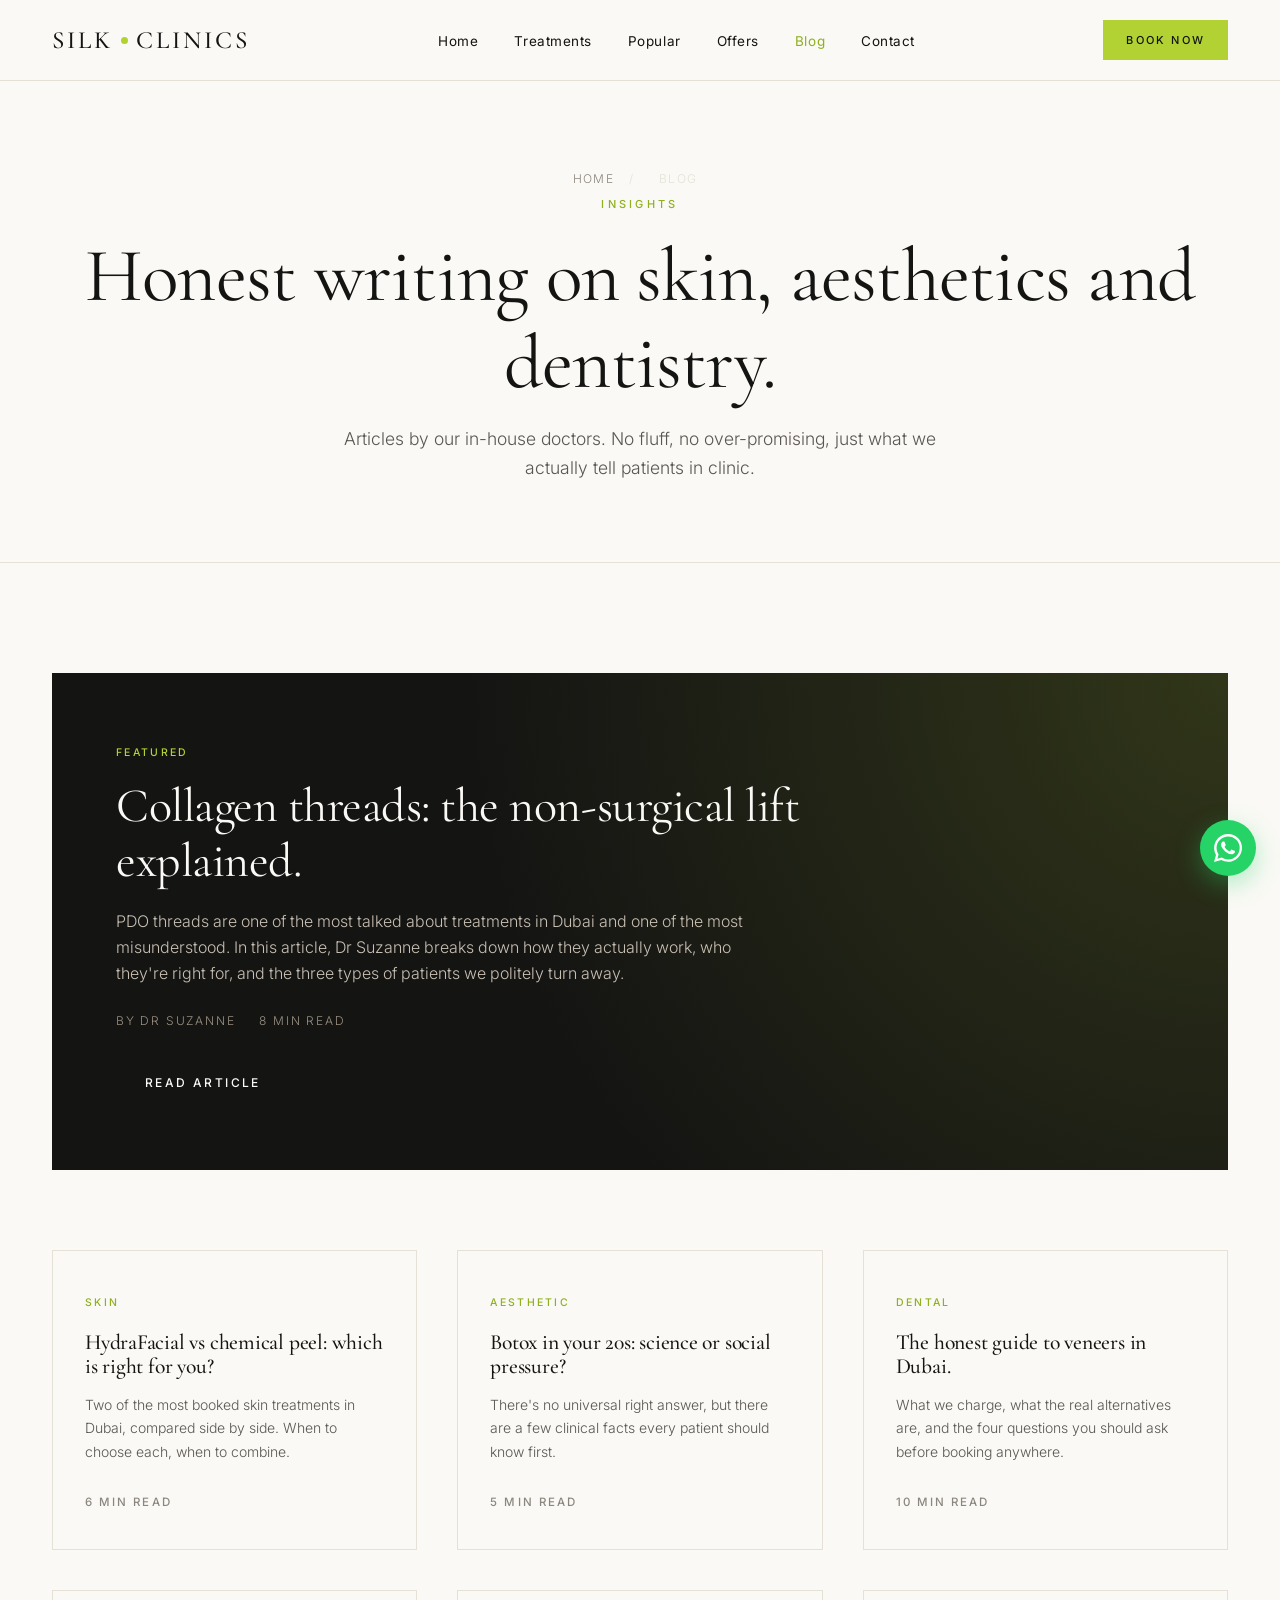
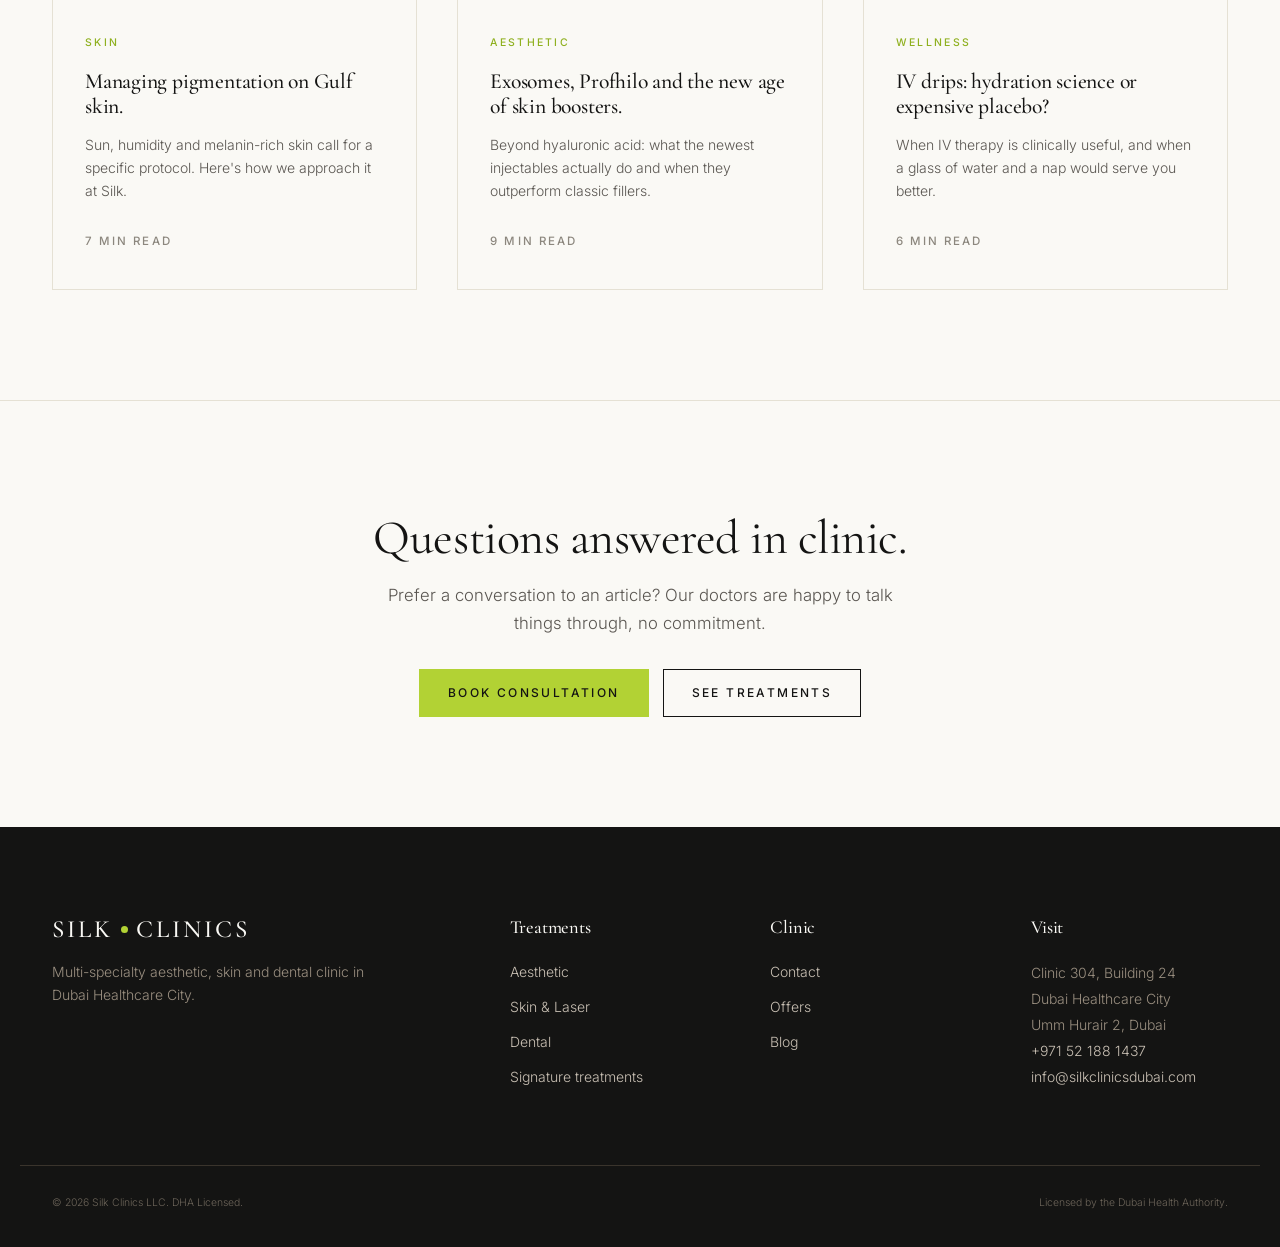
==== blog.html @ d2a0b19b "Initial commit: Silk Clinics Dubai multi-page site - 7 HTML pages (home, treatments, popular-treatme" ====
<!DOCTYPE html>
<html lang="en">
<head>
<meta charset="UTF-8">
<meta name="viewport" content="width=device-width, initial-scale=1.0">
<title>Blog | Silk Clinics Dubai</title>
<meta name="description" content="Honest, doctor-written articles on skin, aesthetics and dentistry from the Silk Clinics team in Dubai Healthcare City.">
<meta name="robots" content="index, follow">
<link rel="canonical" href="https://silkclinicsdubai.com/blog/">

<link rel="preconnect" href="https://fonts.googleapis.com">
<link rel="preconnect" href="https://fonts.gstatic.com" crossorigin>
<link href="https://fonts.googleapis.com/css2?family=Cormorant+Garamond:wght@300;400;500;600&family=Inter:wght@300;400;500;600&display=swap" rel="stylesheet">
<link rel="stylesheet" href="styles.css">
</head>
<body>

<header class="site-header">
  <nav class="nav" aria-label="Primary">
    <a href="index.html" class="brand">Silk<span class="brand-dot"></span>Clinics</a>
    <ul class="nav-links">
      <li><a href="index.html">Home</a></li>
      <li><a href="treatments.html">Treatments</a></li>
      <li><a href="popular-treatments.html">Popular</a></li>
      <li><a href="offers.html">Offers</a></li>
      <li><a href="blog.html" class="active">Blog</a></li>
      <li><a href="contact.html">Contact</a></li>
    </ul>
    <a href="contact.html" class="btn btn-primary nav-cta">Book Now</a>
    <button class="menu-toggle" aria-label="Toggle menu" aria-expanded="false">
      <span></span><span></span><span></span>
    </button>
  </nav>
</header>

<main>

<section class="page-hero">
  <div class="container">
    <nav class="breadcrumbs" aria-label="Breadcrumb">
      <a href="index.html">Home</a> <span>/</span> <span>Blog</span>
    </nav>
    <span class="eyebrow">Insights</span>
    <h1>Honest writing on skin, aesthetics and dentistry.</h1>
    <p class="page-lead">Articles by our in-house doctors. No fluff, no over-promising, just what we actually tell patients in clinic.</p>
  </div>
</section>

<section class="section block">
  <div class="container">
    <article class="blog-feature">
      <div class="blog-feature-body">
        <span class="blog-tag">Featured</span>
        <h2>Collagen threads: the non-surgical lift explained.</h2>
        <p>PDO threads are one of the most talked about treatments in Dubai and one of the most misunderstood. In this article, Dr Suzanne breaks down how they actually work, who they're right for, and the three types of patients we politely turn away.</p>
        <div class="blog-meta">
          <span>By Dr Suzanne</span>
          <span>8 min read</span>
        </div>
        <a href="#" class="btn btn-dark">Read article</a>
      </div>
    </article>

    <div class="blog-grid">
      <article class="blog-card">
        <span class="blog-tag">Skin</span>
        <h3>HydraFacial vs chemical peel: which is right for you?</h3>
        <p>Two of the most booked skin treatments in Dubai, compared side by side. When to choose each, when to combine.</p>
        <span class="blog-read">6 min read</span>
      </article>
      <article class="blog-card">
        <span class="blog-tag">Aesthetic</span>
        <h3>Botox in your 20s: science or social pressure?</h3>
        <p>There's no universal right answer, but there are a few clinical facts every patient should know first.</p>
        <span class="blog-read">5 min read</span>
      </article>
      <article class="blog-card">
        <span class="blog-tag">Dental</span>
        <h3>The honest guide to veneers in Dubai.</h3>
        <p>What we charge, what the real alternatives are, and the four questions you should ask before booking anywhere.</p>
        <span class="blog-read">10 min read</span>
      </article>
      <article class="blog-card">
        <span class="blog-tag">Skin</span>
        <h3>Managing pigmentation on Gulf skin.</h3>
        <p>Sun, humidity and melanin-rich skin call for a specific protocol. Here's how we approach it at Silk.</p>
        <span class="blog-read">7 min read</span>
      </article>
      <article class="blog-card">
        <span class="blog-tag">Aesthetic</span>
        <h3>Exosomes, Profhilo and the new age of skin boosters.</h3>
        <p>Beyond hyaluronic acid: what the newest injectables actually do and when they outperform classic fillers.</p>
        <span class="blog-read">9 min read</span>
      </article>
      <article class="blog-card">
        <span class="blog-tag">Wellness</span>
        <h3>IV drips: hydration science or expensive placebo?</h3>
        <p>When IV therapy is clinically useful, and when a glass of water and a nap would serve you better.</p>
        <span class="blog-read">6 min read</span>
      </article>
    </div>
  </div>
</section>

<section class="section block cta-block">
  <div class="container cta-inner">
    <h2>Questions answered in clinic.</h2>
    <p>Prefer a conversation to an article? Our doctors are happy to talk things through, no commitment.</p>
    <div class="cta-actions">
      <a href="contact.html" class="btn btn-primary">Book consultation</a>
      <a href="treatments.html" class="btn btn-ghost">See treatments</a>
    </div>
  </div>
</section>

</main>

<footer class="site-footer">
  <div class="container footer-grid">
    <div class="footer-brand">
      <a href="index.html" class="brand brand-light">Silk<span class="brand-dot"></span>Clinics</a>
      <p>Multi-specialty aesthetic, skin and dental clinic in Dubai Healthcare City.</p>
    </div>
    <div>
      <h4>Treatments</h4>
      <ul>
        <li><a href="treatments.html#aesthetic">Aesthetic</a></li>
        <li><a href="treatments.html#skin">Skin & Laser</a></li>
        <li><a href="treatments.html#dental">Dental</a></li>
        <li><a href="popular-treatments.html">Signature treatments</a></li>
      </ul>
    </div>
    <div>
      <h4>Clinic</h4>
      <ul>
        <li><a href="contact.html">Contact</a></li>
        <li><a href="offers.html">Offers</a></li>
        <li><a href="blog.html">Blog</a></li>
      </ul>
    </div>
    <div>
      <h4>Visit</h4>
      <address>
        Clinic 304, Building 24<br>
        Dubai Healthcare City<br>
        Umm Hurair 2, Dubai<br>
        <a href="tel:+971521881437">+971 52 188 1437</a><br>
        <a href="mailto:info@silkclinicsdubai.com">info@silkclinicsdubai.com</a>
      </address>
    </div>
  </div>
  <div class="footer-bottom container">
    <small>&copy; 2026 Silk Clinics LLC. DHA Licensed.</small>
    <small>Licensed by the Dubai Health Authority.</small>
  </div>
</footer>

<a href="https://wa.me/971521881437" class="whatsapp-float" aria-label="WhatsApp us">
  <svg xmlns="http://www.w3.org/2000/svg" viewBox="0 0 24 24" fill="currentColor" width="26" height="26"><path d="M20.52 3.48A11.93 11.93 0 0 0 12.04 0C5.46 0 .1 5.36.1 11.94c0 2.1.55 4.16 1.6 5.98L0 24l6.25-1.64a11.9 11.9 0 0 0 5.79 1.48h.01c6.58 0 11.94-5.36 11.94-11.94 0-3.19-1.24-6.19-3.47-8.42zM12.04 21.8h-.01a9.86 9.86 0 0 1-5.03-1.38l-.36-.21-3.71.97.99-3.61-.23-.37a9.83 9.83 0 0 1-1.52-5.26c0-5.46 4.45-9.9 9.92-9.9 2.65 0 5.14 1.03 7.01 2.9a9.84 9.84 0 0 1 2.9 7.02c0 5.47-4.44 9.92-9.92 9.92zm5.44-7.42c-.3-.15-1.76-.87-2.03-.97-.27-.1-.47-.15-.67.15s-.77.97-.94 1.17c-.17.2-.35.22-.64.07-.3-.15-1.26-.46-2.4-1.48-.89-.79-1.49-1.77-1.66-2.07-.17-.3-.02-.46.13-.6.13-.13.3-.34.45-.5.15-.17.2-.3.3-.5.1-.2.05-.37-.02-.52-.07-.15-.67-1.62-.92-2.22-.24-.58-.49-.5-.67-.51l-.57-.01c-.2 0-.5.07-.77.37-.27.3-1.02 1-1.02 2.42 0 1.42 1.05 2.8 1.2 3 .15.2 2.07 3.17 5.02 4.43.7.3 1.25.48 1.68.62.7.22 1.35.19 1.86.12.57-.08 1.76-.72 2-1.42.25-.7.25-1.3.17-1.42-.07-.12-.27-.2-.57-.35z"/></svg>
</a>

</body>
</html>
---- styles.css ----
/* =========================================================
   Silk Clinics Dubai — Design System v2
   Brand accent: Silk Green #B2D234
   ========================================================= */

:root {
  --bg:          #FAF9F5;
  --bg-alt:      #F2EFE6;
  --bg-dark:     #141413;
  --ink:         #141413;
  --ink-soft:    #5A5651;
  --ink-muted:   #8C877E;
  --line:        #E5E1D4;
  --line-dark:   #2A2824;
  --accent:      #B2D234;
  --accent-dark: #8FB01F;
  --accent-tint: #E9F1C5;
  --white:       #FFFFFF;
  --whatsapp:    #25D366;

  --serif: 'Cormorant Garamond', 'Times New Roman', serif;
  --sans:  'Inter', -apple-system, BlinkMacSystemFont, 'Segoe UI', sans-serif;
  --mono:  'JetBrains Mono', ui-monospace, monospace;

  --max: 1240px;
  --radius: 2px;
  --ease: cubic-bezier(.4,.0,.2,1);
}

* { box-sizing: border-box; margin: 0; padding: 0; }
html { scroll-behavior: smooth; }
body {
  font-family: var(--sans);
  color: var(--ink);
  background: var(--bg);
  line-height: 1.65;
  font-weight: 300;
  font-size: 16px;
  -webkit-font-smoothing: antialiased;
  text-rendering: optimizeLegibility;
}
img { max-width: 100%; height: auto; display: block; }
a { color: inherit; text-decoration: none; transition: color .2s var(--ease); }
a:hover { color: var(--accent-dark); }
ul { list-style: none; }

h1, h2, h3, h4, h5 {
  font-family: var(--serif);
  font-weight: 400;
  line-height: 1.15;
  letter-spacing: -.01em;
  color: var(--ink);
}
h1 { font-size: clamp(2.5rem, 6vw, 4.75rem); font-weight: 400; }
h2 { font-size: clamp(1.9rem, 3.8vw, 3rem); }
h3 { font-size: clamp(1.35rem, 2vw, 1.65rem); font-weight: 500; }
h4 { font-size: 1.2rem; font-weight: 500; }
p  { color: var(--ink-soft); }

.container { max-width: var(--max); margin: 0 auto; padding: 0 32px; }

.eyebrow {
  display: inline-block;
  font-family: var(--sans);
  font-size: 11px;
  letter-spacing: .3em;
  text-transform: uppercase;
  color: var(--accent-dark);
  font-weight: 500;
  margin-bottom: 20px;
}

/* ===== Header ===== */
.site-header {
  position: sticky;
  top: 0;
  background: rgba(250, 249, 245, .94);
  backdrop-filter: blur(12px);
  -webkit-backdrop-filter: blur(12px);
  border-bottom: 1px solid var(--line);
  z-index: 100;
}
.nav {
  display: flex;
  align-items: center;
  justify-content: space-between;
  padding: 20px 32px;
  max-width: var(--max);
  margin: 0 auto;
}
.brand {
  font-family: var(--serif);
  font-size: 1.55rem;
  font-weight: 500;
  letter-spacing: .12em;
  text-transform: uppercase;
  line-height: 1;
  display: flex;
  align-items: center;
  gap: 6px;
}
.brand .dot {
  width: 7px;
  height: 7px;
  border-radius: 50%;
  background: var(--accent);
  display: inline-block;
}
.brand em {
  color: var(--ink-soft);
  font-style: italic;
  font-weight: 400;
  text-transform: lowercase;
  letter-spacing: .02em;
  font-size: .9em;
}
.nav-links {
  display: flex;
  gap: 36px;
  align-items: center;
}
.nav-links a {
  font-size: 13.5px;
  letter-spacing: .04em;
  color: var(--ink);
  font-weight: 400;
}
.nav-links a.active { color: var(--accent-dark); }
.nav-links a:hover { color: var(--accent-dark); }

.btn {
  display: inline-block;
  padding: 13px 28px;
  font-size: 12px;
  letter-spacing: .2em;
  text-transform: uppercase;
  font-weight: 500;
  border: 1px solid var(--ink);
  color: var(--ink);
  background: transparent;
  cursor: pointer;
  transition: all .25s var(--ease);
  text-decoration: none;
}
.btn:hover { background: var(--ink); color: var(--bg); }
.btn.primary { background: var(--accent); color: var(--ink); border-color: var(--accent); }
.btn.primary:hover { background: var(--accent-dark); border-color: var(--accent-dark); color: var(--ink); }
.btn.dark { background: var(--ink); color: var(--bg); }
.btn.dark:hover { background: var(--accent); color: var(--ink); border-color: var(--accent); }

.menu-toggle {
  display: none;
  background: none;
  border: none;
  cursor: pointer;
  padding: 6px;
}
.menu-toggle span {
  display: block;
  width: 24px;
  height: 1px;
  background: var(--ink);
  margin: 6px 0;
  transition: all .25s var(--ease);
}

/* ===== Hero ===== */
.hero {
  padding: 90px 0 110px;
  position: relative;
  overflow: hidden;
}
.hero-grid {
  display: grid;
  grid-template-columns: 1.05fr 1fr;
  gap: 80px;
  align-items: center;
}
.hero h1 em {
  font-style: italic;
  color: var(--accent-dark);
}
.hero h1 .leaf {
  display: inline-block;
  color: var(--accent);
  font-style: italic;
  padding: 0 4px;
}
.hero-lede {
  font-size: 1.1rem;
  max-width: 480px;
  margin: 26px 0 36px;
  color: var(--ink-soft);
}
.hero-cta { display: flex; gap: 14px; flex-wrap: wrap; }

.hero-visual {
  aspect-ratio: 4/5;
  background:
    radial-gradient(circle at 30% 20%, rgba(178,210,52,.22), transparent 55%),
    linear-gradient(160deg, #F2EFE6 0%, #E5E1D4 100%);
  position: relative;
  overflow: hidden;
}
.hero-visual::before {
  content: "";
  position: absolute;
  inset: 16px;
  border: 1px solid rgba(20,20,19,.08);
}
.hero-tag {
  position: absolute;
  bottom: 40px;
  left: 40px;
  right: 40px;
  font-family: var(--serif);
  font-style: italic;
  font-size: 1.35rem;
  color: var(--ink);
}
.hero-tag::before {
  content: "";
  display: inline-block;
  width: 28px;
  height: 1px;
  background: var(--accent);
  vertical-align: middle;
  margin-right: 14px;
}

/* Trust strip */
.trust {
  padding: 24px 0;
  background: var(--ink);
  color: var(--bg);
  overflow: hidden;
}
.trust-row {
  display: flex;
  justify-content: space-around;
  flex-wrap: wrap;
  gap: 24px;
  font-size: 12px;
  letter-spacing: .18em;
  text-transform: uppercase;
  color: #B9B3A5;
}
.trust-row span { display: flex; align-items: center; gap: 10px; }
.trust-row span::before {
  content: "";
  width: 5px;
  height: 5px;
  background: var(--accent);
  border-radius: 50%;
}

/* ===== Sections ===== */
section.block { padding: 110px 0; border-top: 1px solid var(--line); }
.section-head {
  text-align: center;
  max-width: 680px;
  margin: 0 auto 72px;
}
.section-head p { margin-top: 18px; font-size: 1.05rem; }

/* Service cards (homepage) */
.services-grid {
  display: grid;
  grid-template-columns: repeat(3, 1fr);
  gap: 1px;
  background: var(--line);
  border: 1px solid var(--line);
}
.service {
  background: var(--bg);
  padding: 48px 36px;
  transition: background .3s var(--ease);
  position: relative;
}
.service:hover { background: var(--white); }
.service:hover .service-num { color: var(--accent-dark); }
.service-num {
  font-family: var(--serif);
  font-style: italic;
  color: var(--ink-muted);
  font-size: 1rem;
  margin-bottom: 20px;
  transition: color .25s var(--ease);
  display: flex;
  align-items: center;
  gap: 10px;
}
.service-num::after {
  content: "";
  flex: 1;
  height: 1px;
  background: var(--line);
}
.service h3 { margin-bottom: 14px; }
.service p { font-size: 14.5px; line-height: 1.7; }
.service a.more {
  display: inline-block;
  margin-top: 20px;
  font-size: 12px;
  letter-spacing: .18em;
  text-transform: uppercase;
  color: var(--ink);
  border-bottom: 1px solid var(--accent);
  padding-bottom: 3px;
  font-weight: 500;
}
.service a.more:hover { color: var(--accent-dark); }

/* Treatment list (treatments page) */
.categories {
  display: grid;
  grid-template-columns: repeat(2, 1fr);
  gap: 64px 80px;
}
.category h3 {
  font-family: var(--serif);
  font-weight: 500;
  padding-bottom: 18px;
  margin-bottom: 22px;
  border-bottom: 1px solid var(--line);
  display: flex;
  align-items: baseline;
  justify-content: space-between;
}
.category h3 .count {
  font-family: var(--sans);
  font-size: 12px;
  letter-spacing: .2em;
  font-weight: 500;
  color: var(--accent-dark);
  text-transform: uppercase;
}
.category ul li {
  padding: 14px 0;
  border-bottom: 1px solid var(--line);
  font-size: 15px;
  display: flex;
  justify-content: space-between;
  align-items: center;
  cursor: pointer;
  transition: padding .2s var(--ease);
}
.category ul li:hover { padding-left: 10px; color: var(--accent-dark); }
.category ul li::after {
  content: "→";
  color: var(--ink-muted);
  font-size: 14px;
  transition: transform .2s var(--ease);
}
.category ul li:hover::after { color: var(--accent-dark); transform: translateX(4px); }

/* About */
.about-grid {
  display: grid;
  grid-template-columns: 1fr 1.1fr;
  gap: 80px;
  align-items: center;
}
.about-visual {
  aspect-ratio: 4/5;
  background:
    radial-gradient(circle at 70% 30%, rgba(178,210,52,.25), transparent 60%),
    linear-gradient(160deg, #E5E1D4 0%, #C9C0B4 100%);
  position: relative;
}
.about-visual::before {
  content: "";
  position: absolute;
  inset: -18px 18px 18px -18px;
  border: 1px solid var(--accent);
  z-index: -1;
}
.about ul { margin-top: 32px; }
.about ul li {
  padding: 16px 0;
  border-bottom: 1px solid var(--line);
  color: var(--ink);
  font-size: 15px;
  display: flex;
  gap: 16px;
  align-items: flex-start;
}
.about ul li::before {
  content: "";
  width: 8px;
  height: 8px;
  background: var(--accent);
  border-radius: 50%;
  flex-shrink: 0;
  margin-top: 8px;
}

/* Values */
.values-grid {
  display: grid;
  grid-template-columns: repeat(4, 1fr);
  gap: 44px;
}
.value { text-align: center; }
.value-num {
  font-family: var(--serif);
  font-style: italic;
  font-size: 3rem;
  color: var(--accent);
  line-height: 1;
  margin-bottom: 18px;
  position: relative;
  display: inline-block;
}
.value-num::after {
  content: "";
  position: absolute;
  bottom: -8px;
  left: 50%;
  transform: translateX(-50%);
  width: 22px;
  height: 1px;
  background: var(--accent-dark);
}
.value h4 { font-size: 1.25rem; margin-bottom: 10px; }
.value p { font-size: 14px; }

/* Team */
.team { background: var(--bg-alt); }
.team-block { margin-bottom: 70px; }
.team-block:last-child { margin-bottom: 0; }
.team-block-title {
  text-align: center;
  margin-bottom: 44px;
}
.team-grid {
  display: grid;
  grid-template-columns: repeat(3, 1fr);
  gap: 28px;
}
.team-card {
  background: var(--white);
  padding: 40px 28px;
  text-align: center;
  border: 1px solid var(--line);
  transition: transform .25s var(--ease), border-color .25s var(--ease);
}
.team-card:hover { transform: translateY(-4px); border-color: var(--accent); }
.team-avatar {
  width: 96px;
  height: 96px;
  border-radius: 50%;
  margin: 0 auto 22px;
  background: linear-gradient(135deg, var(--accent-tint), var(--accent));
  display: flex;
  align-items: center;
  justify-content: center;
  color: var(--ink);
  font-family: var(--serif);
  font-size: 2.25rem;
  font-weight: 500;
}
.team-card h4 {
  font-family: var(--serif);
  font-size: 1.3rem;
  margin-bottom: 6px;
}
.team-card .role {
  font-size: 11.5px;
  letter-spacing: .18em;
  text-transform: uppercase;
  color: var(--accent-dark);
  font-weight: 500;
}

/* Popular treatments (featured) */
.featured-grid {
  display: grid;
  grid-template-columns: repeat(3, 1fr);
  gap: 32px;
}
.feature-card {
  background: var(--white);
  border: 1px solid var(--line);
  padding: 40px;
  position: relative;
  overflow: hidden;
  transition: border-color .25s var(--ease);
}
.feature-card:hover { border-color: var(--accent); }
.feature-card::before {
  content: "";
  position: absolute;
  top: 0; left: 0;
  width: 4px;
  height: 0;
  background: var(--accent);
  transition: height .3s var(--ease);
}
.feature-card:hover::before { height: 100%; }
.feature-card .ft-visual {
  aspect-ratio: 3/2;
  background: linear-gradient(135deg, var(--accent-tint), var(--bg-alt));
  margin-bottom: 28px;
  position: relative;
}
.feature-card .ft-visual .ft-badge {
  position: absolute;
  top: 16px;
  left: 16px;
  background: var(--ink);
  color: var(--bg);
  font-size: 11px;
  letter-spacing: .18em;
  text-transform: uppercase;
  padding: 7px 14px;
  font-weight: 500;
}
.feature-card h3 { margin-bottom: 14px; }
.feature-card p { font-size: 14.5px; line-height: 1.7; margin-bottom: 18px; }

/* Offer banner */
.offer-banner {
  background:
    radial-gradient(circle at 0% 0%, var(--accent-tint), transparent 50%),
    var(--ink);
  color: var(--bg);
  padding: 100px 0;
  text-align: center;
  position: relative;
}
.offer-banner h2 { color: var(--bg); }
.offer-banner p { color: #C9C0B4; max-width: 640px; margin: 20px auto 36px; }
.offer-pill {
  display: inline-block;
  background: var(--accent);
  color: var(--ink);
  padding: 8px 20px;
  font-size: 11px;
  letter-spacing: .25em;
  text-transform: uppercase;
  font-weight: 500;
  margin-bottom: 24px;
}

/* Offer items grid */
.offer-items {
  display: grid;
  grid-template-columns: repeat(4, 1fr);
  gap: 24px;
  margin-top: 60px;
}
.offer-item {
  background: var(--bg);
  padding: 36px 28px;
  text-align: center;
  border: 1px solid var(--line);
}
.offer-item .disc {
  font-family: var(--serif);
  font-style: italic;
  font-size: 2.5rem;
  color: var(--accent-dark);
  line-height: 1;
  margin-bottom: 14px;
}
.offer-item h4 { font-size: 1.1rem; margin-bottom: 6px; }
.offer-item p { font-size: 13px; }

/* Testimonial */
.testimonial {
  text-align: center;
  max-width: 820px;
  margin: 0 auto;
}
.testimonial blockquote {
  font-family: var(--serif);
  font-style: italic;
  font-size: clamp(1.5rem, 3vw, 2.25rem);
  line-height: 1.35;
  color: var(--ink);
  margin-bottom: 28px;
  position: relative;
}
.testimonial blockquote::before {
  content: "\201C";
  display: block;
  font-size: 4rem;
  color: var(--accent);
  line-height: 0;
  margin-bottom: 30px;
}
.testimonial cite {
  font-style: normal;
  font-size: 13px;
  letter-spacing: .2em;
  text-transform: uppercase;
  color: var(--ink-muted);
}

/* Contact */
.contact-grid {
  display: grid;
  grid-template-columns: 1fr 1fr;
  gap: 80px;
}
.contact-info h3 {
  font-family: var(--serif);
  font-size: 1.4rem;
  margin: 36px 0 12px;
  font-weight: 500;
}
.contact-info h3:first-child { margin-top: 0; }
.contact-info p,
.contact-info a {
  color: var(--ink-soft);
  line-height: 1.85;
  font-size: 15px;
}
.contact-info a:hover { color: var(--accent-dark); }

.contact-form label {
  display: block;
  font-size: 11px;
  letter-spacing: .2em;
  text-transform: uppercase;
  color: var(--ink);
  margin: 24px 0 8px;
  font-weight: 500;
}
.contact-form label:first-child { margin-top: 0; }
.contact-form input,
.contact-form textarea,
.contact-form select {
  width: 100%;
  padding: 14px 0;
  background: transparent;
  border: none;
  border-bottom: 1px solid var(--line);
  font-family: var(--sans);
  font-size: 15px;
  color: var(--ink);
  transition: border-color .2s var(--ease);
}
.contact-form input:focus,
.contact-form textarea:focus,
.contact-form select:focus {
  outline: none;
  border-bottom-color: var(--accent);
}
.contact-form textarea { resize: vertical; min-height: 100px; }
.contact-form button { margin-top: 32px; }

.map {
  margin-top: 56px;
  aspect-ratio: 21/8;
  border: 1px solid var(--line);
  overflow: hidden;
}
.map iframe { width: 100%; height: 100%; border: 0; filter: grayscale(.25) contrast(.96); }

/* Breadcrumbs */
.breadcrumbs {
  padding: 28px 0 0;
  font-size: 12px;
  letter-spacing: .12em;
  text-transform: uppercase;
  color: var(--ink-muted);
}
.breadcrumbs a { color: var(--ink-muted); }
.breadcrumbs a:hover { color: var(--accent-dark); }
.breadcrumbs span { margin: 0 10px; color: var(--line); }

/* Page hero (sub pages) */
.page-hero {
  padding: 60px 0 80px;
  text-align: center;
}
.page-hero h1 { margin-bottom: 16px; }
.page-hero p {
  font-size: 1.1rem;
  max-width: 640px;
  margin: 0 auto;
}

/* Treatment detail page */
.treatment-detail {
  display: grid;
  grid-template-columns: 1fr 380px;
  gap: 72px;
  align-items: flex-start;
}
.treatment-detail h2 { margin: 56px 0 20px; }
.treatment-detail h2:first-child { margin-top: 0; }
.treatment-detail p { margin-bottom: 16px; line-height: 1.75; }
.treatment-detail ul { margin: 18px 0 28px; }
.treatment-detail ul li {
  padding: 12px 0 12px 28px;
  border-bottom: 1px solid var(--line);
  position: relative;
  font-size: 15px;
  color: var(--ink);
}
.treatment-detail ul li::before {
  content: "";
  position: absolute;
  left: 0;
  top: 20px;
  width: 16px;
  height: 1px;
  background: var(--accent);
}
.sidebar-card {
  background: var(--bg-alt);
  padding: 36px;
  position: sticky;
  top: 100px;
  border-left: 2px solid var(--accent);
}
.sidebar-card h3 { margin-bottom: 18px; }
.sidebar-card .info {
  display: flex;
  justify-content: space-between;
  padding: 12px 0;
  border-bottom: 1px solid var(--line);
  font-size: 14px;
}
.sidebar-card .info span { color: var(--ink-soft); }
.sidebar-card .btn { margin-top: 24px; width: 100%; text-align: center; }

/* Gallery */
.gallery {
  display: grid;
  grid-template-columns: repeat(4, 1fr);
  gap: 2px;
}
.gallery-item {
  aspect-ratio: 1;
  background: linear-gradient(135deg, var(--bg-alt), var(--accent-tint));
  position: relative;
  overflow: hidden;
}
.gallery-item:nth-child(2n) { background: linear-gradient(135deg, var(--accent-tint), #D9D4C1); }
.gallery-item:nth-child(3n) { background: linear-gradient(135deg, #D9D4C1, var(--bg-alt)); }
.gallery-item .cap {
  position: absolute;
  bottom: 14px;
  left: 18px;
  right: 18px;
  color: var(--ink);
  font-family: var(--serif);
  font-size: 1rem;
  font-style: italic;
}

/* Blog */
.blog-grid {
  display: grid;
  grid-template-columns: repeat(3, 1fr);
  gap: 40px;
}
.blog-card {
  background: var(--bg);
  border: 1px solid var(--line);
  transition: border-color .25s var(--ease), transform .25s var(--ease);
}
.blog-card:hover { border-color: var(--accent); transform: translateY(-3px); }
.blog-card .thumb {
  aspect-ratio: 3/2;
  background: linear-gradient(135deg, var(--accent-tint), var(--bg-alt));
}
.blog-card .body { padding: 28px; }
.blog-card .tag {
  display: inline-block;
  font-size: 10.5px;
  letter-spacing: .2em;
  text-transform: uppercase;
  color: var(--accent-dark);
  font-weight: 500;
  margin-bottom: 14px;
}
.blog-card h3 { font-size: 1.4rem; margin-bottom: 12px; }
.blog-card p { font-size: 14px; margin-bottom: 20px; }
.blog-card .meta { font-size: 11.5px; letter-spacing: .15em; text-transform: uppercase; color: var(--ink-muted); }

/* Footer */
footer.site-footer {
  background: var(--bg-dark);
  color: #C9C0B4;
  padding: 90px 0 36px;
}
.footer-grid {
  display: grid;
  grid-template-columns: 2fr 1fr 1fr 1fr;
  gap: 64px;
  margin-bottom: 64px;
}
footer.site-footer h4 {
  font-family: var(--serif);
  color: var(--bg);
  font-size: 1.15rem;
  margin-bottom: 22px;
  font-weight: 500;
}
footer.site-footer ul li { margin-bottom: 12px; font-size: 14px; }
footer.site-footer a { color: #C9C0B4; }
footer.site-footer a:hover { color: var(--accent); }
.footer-brand .brand { color: var(--bg); }
.footer-brand p { color: #9A8F80; margin-top: 18px; font-size: 14px; max-width: 340px; }
.socials { display: flex; gap: 12px; margin-top: 22px; }
.socials a {
  width: 38px;
  height: 38px;
  border: 1px solid #3A342C;
  display: flex;
  align-items: center;
  justify-content: center;
  font-size: 11px;
  letter-spacing: .1em;
  font-weight: 500;
  transition: all .2s var(--ease);
}
.socials a:hover { background: var(--accent); border-color: var(--accent); color: var(--ink); }
.footer-bottom {
  border-top: 1px solid #3A342C;
  padding-top: 28px;
  display: flex;
  justify-content: space-between;
  color: #6D655A;
  font-size: 12.5px;
}

/* WhatsApp float */
.whatsapp-float {
  position: fixed;
  bottom: 24px;
  right: 24px;
  width: 56px;
  height: 56px;
  background: var(--whatsapp);
  color: white;
  border-radius: 50%;
  display: flex;
  align-items: center;
  justify-content: center;
  box-shadow: 0 8px 24px rgba(37, 211, 102, .35);
  z-index: 50;
  transition: transform .2s var(--ease);
}
.whatsapp-float:hover { transform: scale(1.08); color: white; }
.whatsapp-float svg { width: 28px; height: 28px; }

/* Responsive */
@media (max-width: 980px) {
  .nav-links { display: none; }
  .menu-toggle { display: block; }
  .nav-links.open {
    display: flex;
    position: absolute;
    top: 100%;
    left: 0;
    right: 0;
    background: var(--bg);
    flex-direction: column;
    padding: 28px 32px;
    gap: 24px;
    border-bottom: 1px solid var(--line);
  }
  .hero { padding: 50px 0 80px; }
  .hero-grid,
  .about-grid,
  .contact-grid,
  .treatment-detail { grid-template-columns: 1fr; gap: 40px; }
  .services-grid,
  .team-grid,
  .values-grid,
  .featured-grid,
  .blog-grid,
  .categories,
  .offer-items,
  .gallery { grid-template-columns: 1fr 1fr; }
  .services-grid { grid-template-columns: 1fr; }
  .footer-grid { grid-template-columns: 1fr 1fr; gap: 40px; }
  .footer-bottom { flex-direction: column; gap: 10px; text-align: center; }
  section.block { padding: 72px 0; }
  .sidebar-card { position: static; }
}
@media (max-width: 600px) {
  .team-grid,
  .featured-grid,
  .values-grid,
  .categories,
  .offer-items,
  .blog-grid,
  .gallery { grid-template-columns: 1fr; }
  .gallery { grid-template-columns: 1fr 1fr; }
  .footer-grid { grid-template-columns: 1fr; }
  .trust-row { gap: 12px; font-size: 10.5px; }
  .container { padding: 0 22px; }
}

/* =========================================================
   Addendum: v2 multi-page HTML support
   ========================================================= */

/* Brand dot */
.brand-dot {
  display: inline-block;
  width: 7px;
  height: 7px;
  border-radius: 50%;
  background: var(--accent);
  margin: 0 2px;
}
.brand-light { color: var(--bg) !important; }

/* Button variants used in new HTML */
.btn-primary {
  display: inline-block;
  padding: 13px 28px;
  font-size: 12px;
  letter-spacing: .2em;
  text-transform: uppercase;
  font-weight: 500;
  border: 1px solid var(--accent);
  background: var(--accent);
  color: var(--ink);
  cursor: pointer;
  transition: all .25s var(--ease);
  text-decoration: none;
}
.btn-primary:hover {
  background: var(--accent-dark);
  border-color: var(--accent-dark);
  color: var(--ink);
}
.btn-ghost {
  display: inline-block;
  padding: 13px 28px;
  font-size: 12px;
  letter-spacing: .2em;
  text-transform: uppercase;
  font-weight: 500;
  border: 1px solid var(--ink);
  background: transparent;
  color: var(--ink);
  cursor: pointer;
  transition: all .25s var(--ease);
  text-decoration: none;
}
.btn-ghost:hover { background: var(--ink); color: var(--bg); }
.btn-dark {
  display: inline-block;
  padding: 13px 28px;
  font-size: 12px;
  letter-spacing: .2em;
  text-transform: uppercase;
  font-weight: 500;
  border: 1px solid var(--ink);
  background: var(--ink);
  color: var(--bg);
  cursor: pointer;
  transition: all .25s var(--ease);
  text-decoration: none;
}
.btn-dark:hover { background: var(--accent); border-color: var(--accent); color: var(--ink); }
.btn-light {
  display: inline-block;
  padding: 13px 28px;
  font-size: 12px;
  letter-spacing: .2em;
  text-transform: uppercase;
  font-weight: 500;
  background: var(--bg);
  color: var(--ink);
  border: 1px solid var(--bg);
  cursor: pointer;
  transition: all .25s var(--ease);
  text-decoration: none;
}
.btn-light:hover { background: var(--accent); border-color: var(--accent); }
.nav-cta { padding: 10px 22px; font-size: 11px; }

/* Hero v2 */
.hero-copy { }
.hero-lead { font-size: 1.1rem; max-width: 520px; margin: 26px 0 36px; color: var(--ink-soft); }
.hero-actions { display: flex; gap: 14px; flex-wrap: wrap; }
.hero-meta {
  display: flex;
  gap: 40px;
  margin-top: 56px;
  padding-top: 32px;
  border-top: 1px solid var(--line);
}
.hero-meta li { display: flex; flex-direction: column; gap: 6px; }
.hero-meta strong {
  font-family: var(--serif);
  font-size: 2.2rem;
  font-weight: 400;
  color: var(--ink);
  line-height: 1;
}
.hero-meta span {
  font-size: 12px;
  letter-spacing: .12em;
  text-transform: uppercase;
  color: var(--ink-muted);
}

.hero-visual-inner {
  position: absolute;
  inset: 32px;
  display: flex;
  flex-direction: column;
  justify-content: space-between;
}
.hv-badge {
  align-self: flex-start;
  background: var(--ink);
  color: var(--bg);
  font-size: 10.5px;
  letter-spacing: .22em;
  text-transform: uppercase;
  padding: 8px 14px;
  font-weight: 500;
}
.hv-card {
  background: rgba(250, 249, 245, .92);
  backdrop-filter: blur(8px);
  padding: 28px;
  border-left: 2px solid var(--accent);
}
.hv-label {
  display: block;
  font-size: 10.5px;
  letter-spacing: .22em;
  text-transform: uppercase;
  color: var(--accent-dark);
  margin-bottom: 10px;
  font-weight: 500;
}
.hv-card h3 { font-size: 1.5rem; margin-bottom: 8px; }
.hv-card p { font-size: 14px; color: var(--ink-soft); }

/* Trust strip v2 */
.trust-strip {
  padding: 28px 0;
  background: var(--ink);
  color: var(--bg);
}
.trust-grid {
  display: grid;
  grid-template-columns: repeat(4, 1fr);
  gap: 40px;
}
.trust-grid > div {
  display: flex;
  align-items: baseline;
  gap: 14px;
  justify-content: center;
}
.trust-grid strong {
  font-family: var(--serif);
  font-size: 1.6rem;
  color: var(--accent);
  font-weight: 500;
}
.trust-grid span {
  font-size: 11.5px;
  letter-spacing: .18em;
  text-transform: uppercase;
  color: #B9B3A5;
}

/* Background alt */
.bg-alt { background: var(--bg-alt); }

/* Service cards v2 (.service-card) */
.service-card {
  background: var(--bg);
  padding: 48px 36px;
  border: 1px solid var(--line);
  transition: all .3s var(--ease);
  position: relative;
}
.service-card:hover { background: var(--white); border-color: var(--accent); }
.service-card:hover .service-index { color: var(--accent-dark); }
.service-index {
  display: block;
  font-family: var(--serif);
  font-style: italic;
  color: var(--ink-muted);
  font-size: 1rem;
  margin-bottom: 18px;
  transition: color .25s var(--ease);
}
.service-card h3 { margin-bottom: 14px; }
.service-card p { font-size: 14.5px; line-height: 1.7; margin-bottom: 22px; }
.services-grid { gap: 0; }

.link-arrow {
  display: inline-block;
  font-size: 12px;
  letter-spacing: .18em;
  text-transform: uppercase;
  color: var(--ink);
  border-bottom: 1px solid var(--accent);
  padding-bottom: 3px;
  font-weight: 500;
}
.link-arrow::after { content: " \2192"; }
.link-arrow:hover { color: var(--accent-dark); }

/* Featured cards v2 (.featured-card) */
.featured-card {
  background: var(--white);
  border: 1px solid var(--line);
  padding: 40px;
  position: relative;
  overflow: hidden;
  transition: border-color .25s var(--ease), transform .25s var(--ease);
}
.featured-card:hover { border-color: var(--accent); transform: translateY(-3px); }
.featured-card::before {
  content: "";
  position: absolute;
  top: 0; left: 0;
  width: 4px;
  height: 100%;
  background: var(--accent);
  transform: scaleY(0);
  transform-origin: top;
  transition: transform .3s var(--ease);
}
.featured-card:hover::before { transform: scaleY(1); }
.featured-tag {
  display: inline-block;
  font-size: 10.5px;
  letter-spacing: .22em;
  text-transform: uppercase;
  background: var(--accent-tint);
  color: var(--accent-dark);
  padding: 5px 12px;
  font-weight: 500;
  margin-bottom: 22px;
}
.featured-card h3 { margin-bottom: 14px; }
.featured-card p { font-size: 14.5px; line-height: 1.7; margin-bottom: 22px; }

/* Offer banner v2 */
.offer-banner {
  background:
    radial-gradient(circle at 0% 0%, var(--accent-tint), transparent 50%),
    var(--ink);
  color: var(--bg);
  padding: 64px 56px;
  display: grid;
  grid-template-columns: 1.5fr auto;
  gap: 48px;
  align-items: center;
  text-align: left;
}
.offer-banner h2 { color: var(--bg); margin-bottom: 12px; }
.offer-banner p { color: #C9C0B4; max-width: 560px; }

/* Values v2 */
.values-grid { grid-template-columns: repeat(2, 1fr); gap: 28px; }
.value {
  text-align: left;
  padding: 24px;
  border: 1px solid var(--line);
  background: var(--bg);
}
.value h4 {
  font-family: var(--serif);
  font-size: 1.25rem;
  margin-bottom: 8px;
  position: relative;
  padding-left: 18px;
}
.value h4::before {
  content: "";
  position: absolute;
  left: 0;
  top: 50%;
  transform: translateY(-50%);
  width: 8px;
  height: 8px;
  background: var(--accent);
  border-radius: 50%;
}
.value p { font-size: 14px; }

/* Testimonial v2 */
.testimonial {
  text-align: center;
  max-width: 820px;
  margin: 0 auto;
  font-family: var(--serif);
  font-style: italic;
  font-size: clamp(1.5rem, 3vw, 2.25rem);
  line-height: 1.35;
  color: var(--ink);
  position: relative;
}
.testimonial p { color: var(--ink); margin-bottom: 24px; }
.testimonial::before {
  content: "\201C";
  display: block;
  font-size: 4rem;
  color: var(--accent);
  line-height: 0;
  margin-bottom: 30px;
}
.testimonial footer {
  font-style: normal;
  font-family: var(--sans);
  font-size: 12.5px;
  letter-spacing: .2em;
  text-transform: uppercase;
  color: var(--ink-muted);
}

/* CTA block */
.cta-block { text-align: center; }
.cta-inner { max-width: 620px; margin: 0 auto; }
.cta-inner h2 { margin-bottom: 16px; }
.cta-inner p { margin-bottom: 32px; font-size: 1.05rem; }
.cta-actions { display: flex; gap: 14px; justify-content: center; flex-wrap: wrap; }

/* Page hero */
.page-lead {
  font-size: 1.1rem;
  max-width: 700px;
  margin: 24px auto 0;
  color: var(--ink-soft);
}

/* Category nav on treatments */
.category-nav {
  display: flex;
  gap: 24px;
  flex-wrap: wrap;
  justify-content: center;
  margin-bottom: 72px;
  padding-bottom: 24px;
  border-bottom: 1px solid var(--line);
}
.category-nav a {
  font-size: 12px;
  letter-spacing: .2em;
  text-transform: uppercase;
  color: var(--ink-soft);
  font-weight: 500;
  padding: 8px 16px;
  border: 1px solid var(--line);
  transition: all .2s var(--ease);
}
.category-nav a:hover { border-color: var(--accent); color: var(--ink); background: var(--accent-tint); }

/* Category block */
.category {
  margin-bottom: 96px;
  scroll-margin-top: 120px;
}
.category-head {
  text-align: left;
  max-width: 720px;
  margin-bottom: 36px;
}
.category-head h2 { margin-bottom: 14px; }
.category-head p { font-size: 1.05rem; }

/* Treatment list v2 */
.treatment-list {
  display: grid;
  grid-template-columns: repeat(2, 1fr);
  gap: 0;
  border-top: 1px solid var(--line);
}
.treatment-list li {
  border-bottom: 1px solid var(--line);
  border-right: 1px solid var(--line);
}
.treatment-list li:nth-child(2n) { border-right: none; }
.treatment-list li a {
  display: grid;
  grid-template-columns: 1fr auto;
  gap: 24px;
  align-items: center;
  padding: 24px 28px;
  transition: all .25s var(--ease);
}
.treatment-list li a:hover {
  background: var(--accent-tint);
  padding-left: 36px;
}
.treatment-list li a:hover .arrow { color: var(--accent-dark); transform: translateX(4px); }
.treatment-list h3 {
  font-size: 1.15rem;
  font-weight: 500;
  margin-bottom: 4px;
}
.treatment-list p {
  font-size: 13.5px;
  color: var(--ink-soft);
  line-height: 1.5;
}
.treatment-list .arrow {
  font-size: 1.2rem;
  color: var(--ink-muted);
  transition: all .25s var(--ease);
}

/* Popular treatment feature split */
.feature-split {
  display: grid;
  grid-template-columns: 1.3fr 1fr;
  gap: 80px;
  align-items: center;
  scroll-margin-top: 120px;
}
.feature-split.reverse .feature-copy { order: 2; }
.feature-split.reverse .feature-visual { order: 1; }
.feature-copy h2 { margin-bottom: 20px; }
.feature-copy > p { margin-bottom: 28px; font-size: 1.05rem; }
.feature-points {
  border-top: 1px solid var(--line);
  margin-bottom: 32px;
}
.feature-points li {
  padding: 14px 0;
  border-bottom: 1px solid var(--line);
  font-size: 15px;
  color: var(--ink);
  display: grid;
  grid-template-columns: 180px 1fr;
  gap: 24px;
}
.feature-points strong {
  font-size: 11.5px;
  letter-spacing: .2em;
  text-transform: uppercase;
  color: var(--ink-muted);
  font-weight: 500;
  align-self: center;
}

.feature-visual {
  display: grid;
  grid-template-columns: 1fr;
  gap: 16px;
}
.feature-stat {
  background: var(--bg-alt);
  border-left: 2px solid var(--accent);
  padding: 36px 32px;
}
.feature-stat.alt { background: var(--accent-tint); }
.stat-value {
  display: block;
  font-family: var(--serif);
  font-size: 3.5rem;
  font-weight: 400;
  color: var(--accent-dark);
  line-height: 1;
  margin-bottom: 10px;
}
.stat-label {
  font-size: 13px;
  color: var(--ink-soft);
  line-height: 1.5;
}

/* Offers page grid */
.offer-grid {
  display: grid;
  grid-template-columns: repeat(2, 1fr);
  gap: 24px;
  margin-bottom: 72px;
}
.offer-card {
  background: var(--bg);
  border: 1px solid var(--line);
  padding: 44px 36px;
  position: relative;
  transition: all .25s var(--ease);
}
.offer-card:hover { border-color: var(--accent); transform: translateY(-3px); }
.offer-badge {
  position: absolute;
  top: 20px;
  right: 20px;
  background: var(--accent);
  color: var(--ink);
  font-size: 11px;
  letter-spacing: .22em;
  text-transform: uppercase;
  padding: 7px 14px;
  font-weight: 600;
}
.offer-card h3 { margin-bottom: 14px; }
.offer-card p { font-size: 14.5px; line-height: 1.7; margin-bottom: 22px; }
.offer-terms {
  background: var(--bg-alt);
  padding: 32px 40px;
  border-left: 2px solid var(--accent);
}
.offer-terms h4 {
  font-family: var(--serif);
  font-size: 1.2rem;
  margin-bottom: 16px;
  font-weight: 500;
}
.offer-terms ul li {
  padding: 8px 0 8px 20px;
  position: relative;
  font-size: 14.5px;
  color: var(--ink-soft);
}
.offer-terms ul li::before {
  content: "\2022";
  position: absolute;
  left: 0;
  color: var(--accent-dark);
}

/* Contact page v2 */
.contact-info h2 { margin-bottom: 36px; }
.contact-item { margin-bottom: 28px; }
.contact-item h4 {
  font-size: 11px;
  letter-spacing: .22em;
  text-transform: uppercase;
  color: var(--accent-dark);
  margin-bottom: 8px;
  font-weight: 500;
}
.contact-item p {
  color: var(--ink);
  line-height: 1.75;
  font-size: 15.5px;
}
.contact-item a {
  color: var(--ink);
  border-bottom: 1px solid var(--line);
}
.contact-item a:hover { color: var(--accent-dark); border-bottom-color: var(--accent); }

.contact-form {
  background: var(--bg-alt);
  padding: 48px;
  border-left: 2px solid var(--accent);
}
.contact-form h2 { margin-bottom: 28px; }
.field { margin-bottom: 22px; }
.field label {
  display: block;
  font-size: 11px;
  letter-spacing: .2em;
  text-transform: uppercase;
  color: var(--ink);
  margin-bottom: 8px;
  font-weight: 500;
}
.field input,
.field textarea,
.field select {
  width: 100%;
  padding: 14px 0;
  background: transparent;
  border: none;
  border-bottom: 1px solid var(--line);
  font-family: var(--sans);
  font-size: 15px;
  color: var(--ink);
  transition: border-color .2s var(--ease);
}
.field input:focus,
.field textarea:focus,
.field select:focus {
  outline: none;
  border-bottom-color: var(--accent);
}
.field textarea { resize: vertical; min-height: 120px; }
.field-row {
  display: grid;
  grid-template-columns: 1fr 1fr;
  gap: 24px;
}
.form-note {
  margin-top: 18px;
  font-size: 12.5px;
  color: var(--ink-muted);
}

.map-container {
  aspect-ratio: 21/8;
  border: 1px solid var(--line);
  overflow: hidden;
}
.map-container iframe {
  filter: grayscale(.25) contrast(.96);
  width: 100%;
  height: 100%;
  border: 0;
}

/* Blog v2 */
.blog-feature {
  background: var(--ink);
  color: var(--bg);
  padding: 64px;
  margin-bottom: 80px;
  background-image: radial-gradient(circle at 100% 0%, rgba(178,210,52,.18), transparent 60%);
}
.blog-feature h2 { color: var(--bg); max-width: 720px; margin-bottom: 18px; }
.blog-feature p { color: #C9C0B4; max-width: 640px; margin-bottom: 24px; }
.blog-feature-body { max-width: 780px; }
.blog-tag {
  display: inline-block;
  font-size: 10.5px;
  letter-spacing: .22em;
  text-transform: uppercase;
  color: var(--accent);
  margin-bottom: 18px;
  font-weight: 500;
}
.blog-meta {
  display: flex;
  gap: 24px;
  margin-bottom: 28px;
  font-size: 12px;
  letter-spacing: .15em;
  text-transform: uppercase;
  color: #9A8F80;
}

.blog-grid { grid-template-columns: repeat(3, 1fr); }
.blog-card {
  padding: 36px 32px;
  background: var(--bg);
  border: 1px solid var(--line);
  transition: all .25s var(--ease);
}
.blog-card:hover { border-color: var(--accent); transform: translateY(-3px); }
.blog-card .blog-tag { color: var(--accent-dark); }
.blog-card h3 { font-size: 1.35rem; margin-bottom: 14px; }
.blog-card p { font-size: 14px; margin-bottom: 24px; line-height: 1.65; }
.blog-read {
  font-size: 11.5px;
  letter-spacing: .18em;
  text-transform: uppercase;
  color: var(--ink-muted);
  font-weight: 500;
}

/* Treatment detail v2 */
.treatment-body .detail-block {
  padding-bottom: 56px;
  margin-bottom: 56px;
  border-bottom: 1px solid var(--line);
}
.treatment-body .detail-block:last-child {
  border-bottom: none;
  margin-bottom: 0;
}
.detail-block h2 { margin: 12px 0 20px; }
.detail-block p { margin-bottom: 16px; line-height: 1.75; }

.check-list {
  border-top: 1px solid var(--line);
  margin-top: 18px;
}
.check-list li {
  padding: 14px 0 14px 30px;
  border-bottom: 1px solid var(--line);
  position: relative;
  font-size: 15px;
  color: var(--ink);
}
.check-list li::before {
  content: "";
  position: absolute;
  left: 0;
  top: 22px;
  width: 16px;
  height: 1px;
  background: var(--accent);
}

.process-list {
  counter-reset: step;
  margin-top: 18px;
}
.process-list li {
  counter-increment: step;
  padding: 20px 0 20px 64px;
  border-bottom: 1px solid var(--line);
  position: relative;
  font-size: 15px;
  line-height: 1.7;
  color: var(--ink-soft);
  list-style: none;
}
.process-list li strong { color: var(--ink); margin-right: 6px; }
.process-list li::before {
  content: counter(step, decimal-leading-zero);
  position: absolute;
  left: 0;
  top: 22px;
  font-family: var(--serif);
  font-style: italic;
  color: var(--accent-dark);
  font-size: 1.2rem;
}

.combine-grid {
  display: grid;
  grid-template-columns: repeat(3, 1fr);
  gap: 20px;
  margin-top: 18px;
}
.combine-card {
  background: var(--bg-alt);
  padding: 28px 24px;
  border-left: 2px solid var(--accent);
  transition: all .25s var(--ease);
}
.combine-card:hover { background: var(--accent-tint); transform: translateY(-3px); }
.combine-card h4 {
  font-family: var(--serif);
  font-size: 1.2rem;
  margin-bottom: 8px;
  font-weight: 500;
}
.combine-card p { font-size: 13.5px; color: var(--ink-soft); }

.sidebar-card { }
.side-meta {
  margin: 16px 0 24px;
  border-top: 1px solid var(--line);
}
.side-meta li {
  display: flex;
  justify-content: space-between;
  padding: 12px 0;
  border-bottom: 1px solid var(--line);
  font-size: 14px;
}
.side-meta li span { color: var(--ink-soft); text-transform: uppercase; font-size: 11.5px; letter-spacing: .15em; }
.side-meta li strong { color: var(--ink); font-weight: 500; }
.side-note {
  margin-top: 16px;
  font-size: 12.5px;
  color: var(--ink-muted);
  text-align: center;
}
.btn-primary.full, .btn-ghost.full, .btn-dark.full {
  display: block;
  text-align: center;
  margin-top: 12px;
}

/* Override default .treatment-detail ul/li styles for sidebar */
.treatment-detail aside.sidebar-card ul { margin: 16px 0; }
.treatment-detail aside.sidebar-card ul li { padding: 12px 0; border-bottom: 1px solid var(--line); }
.treatment-detail aside.sidebar-card ul li::before { display: none; }

/* Footer adjustments */
address {
  font-style: normal;
  color: #9A8F80;
  line-height: 1.85;
  font-size: 14px;
}
address a { color: #C9C0B4; }
address a:hover { color: var(--accent); }
.footer-brand .brand-light { font-size: 1.55rem; }
.footer-brand p { margin-top: 18px; }

/* Responsive for addendum */
@media (max-width: 980px) {
  .hero-meta { gap: 24px; flex-wrap: wrap; }
  .trust-grid { grid-template-columns: repeat(2, 1fr); gap: 20px; }
  .featured-grid { grid-template-columns: 1fr; }
  .offer-banner { grid-template-columns: 1fr; padding: 48px 32px; gap: 24px; }
  .feature-split { grid-template-columns: 1fr; gap: 40px; }
  .feature-split.reverse .feature-copy { order: 1; }
  .feature-split.reverse .feature-visual { order: 2; }
  .treatment-list { grid-template-columns: 1fr; }
  .treatment-list li { border-right: none; }
  .offer-grid { grid-template-columns: 1fr; }
  .combine-grid { grid-template-columns: 1fr; }
  .blog-grid { grid-template-columns: 1fr; }
  .blog-feature { padding: 40px 28px; }
  .values-grid { grid-template-columns: 1fr; }
  .contact-form { padding: 32px 24px; }
  .field-row { grid-template-columns: 1fr; gap: 0; }
  .feature-points li { grid-template-columns: 1fr; gap: 4px; }
}
@media (max-width: 600px) {
  .hero-meta { flex-direction: column; gap: 16px; }
  .trust-grid { grid-template-columns: 1fr; }
  .category-nav { gap: 8px; }
  .category-nav a { padding: 6px 10px; font-size: 10.5px; letter-spacing: .15em; }
}
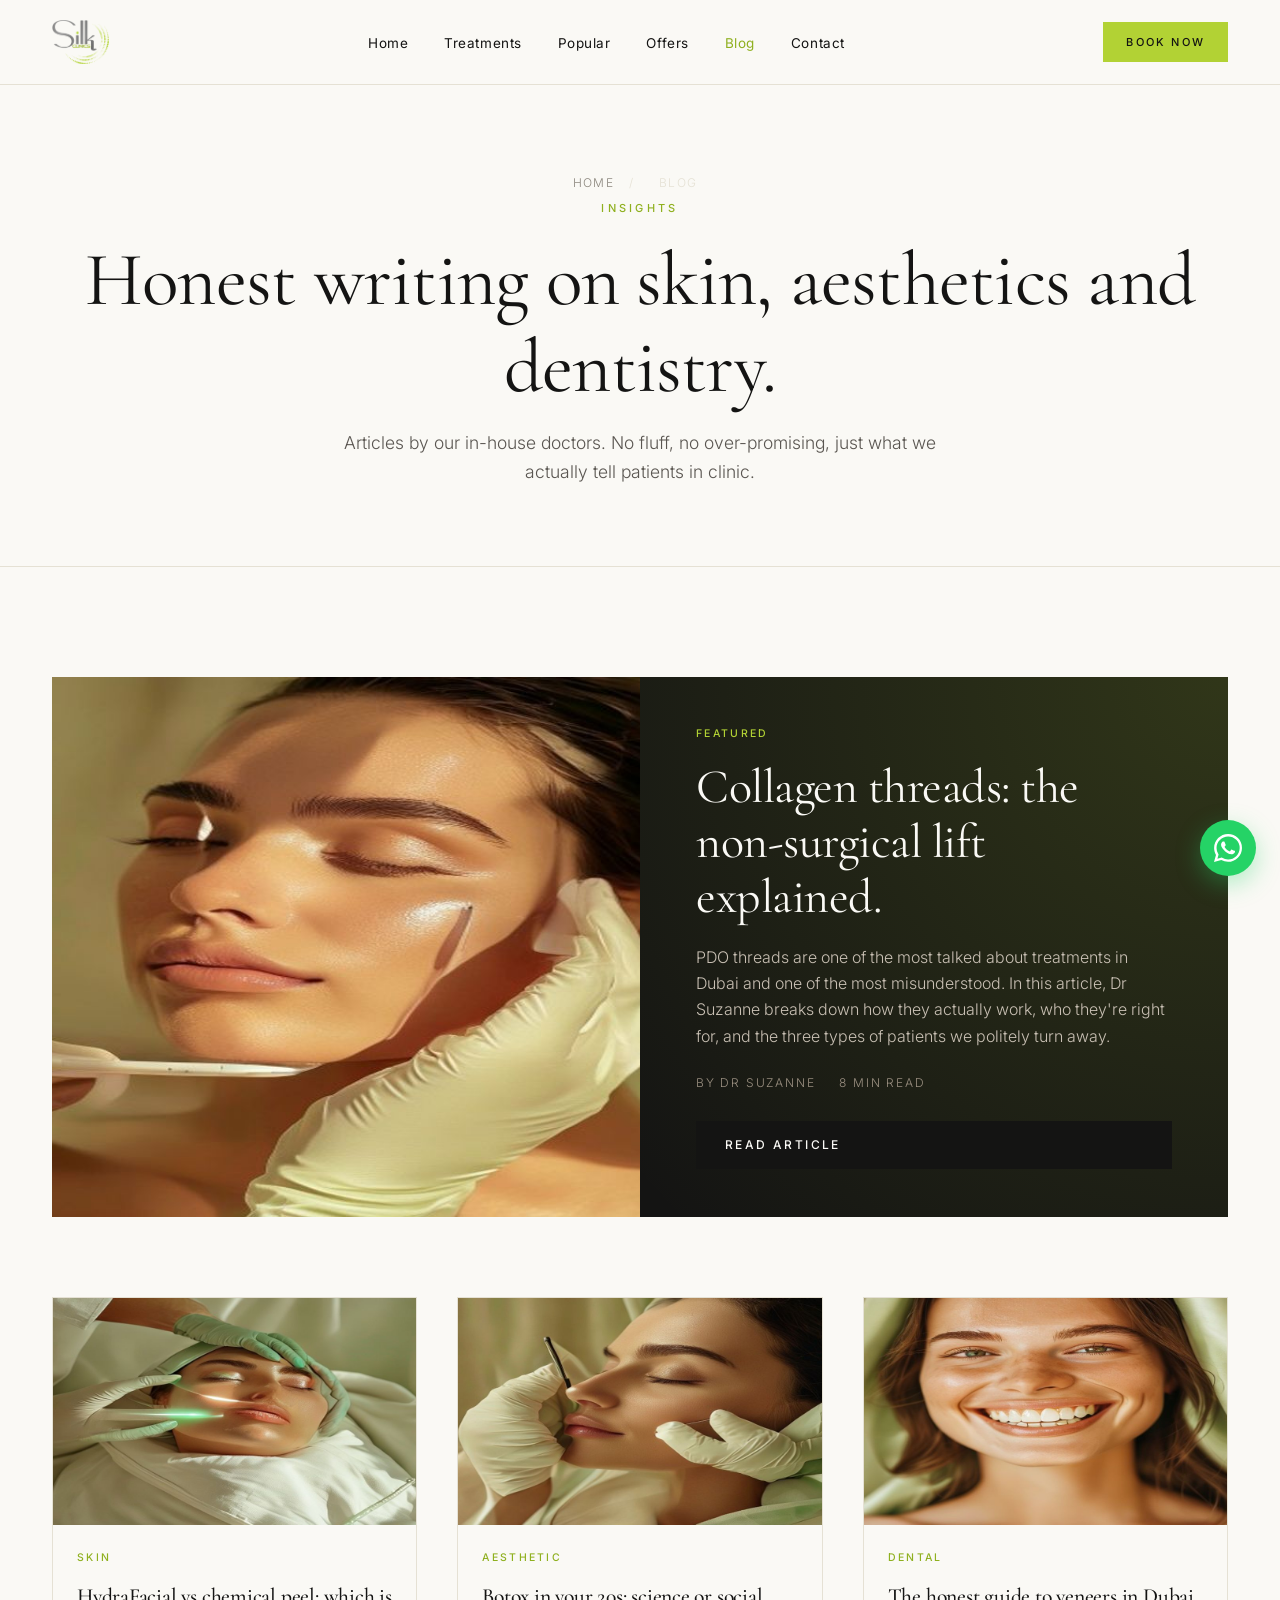
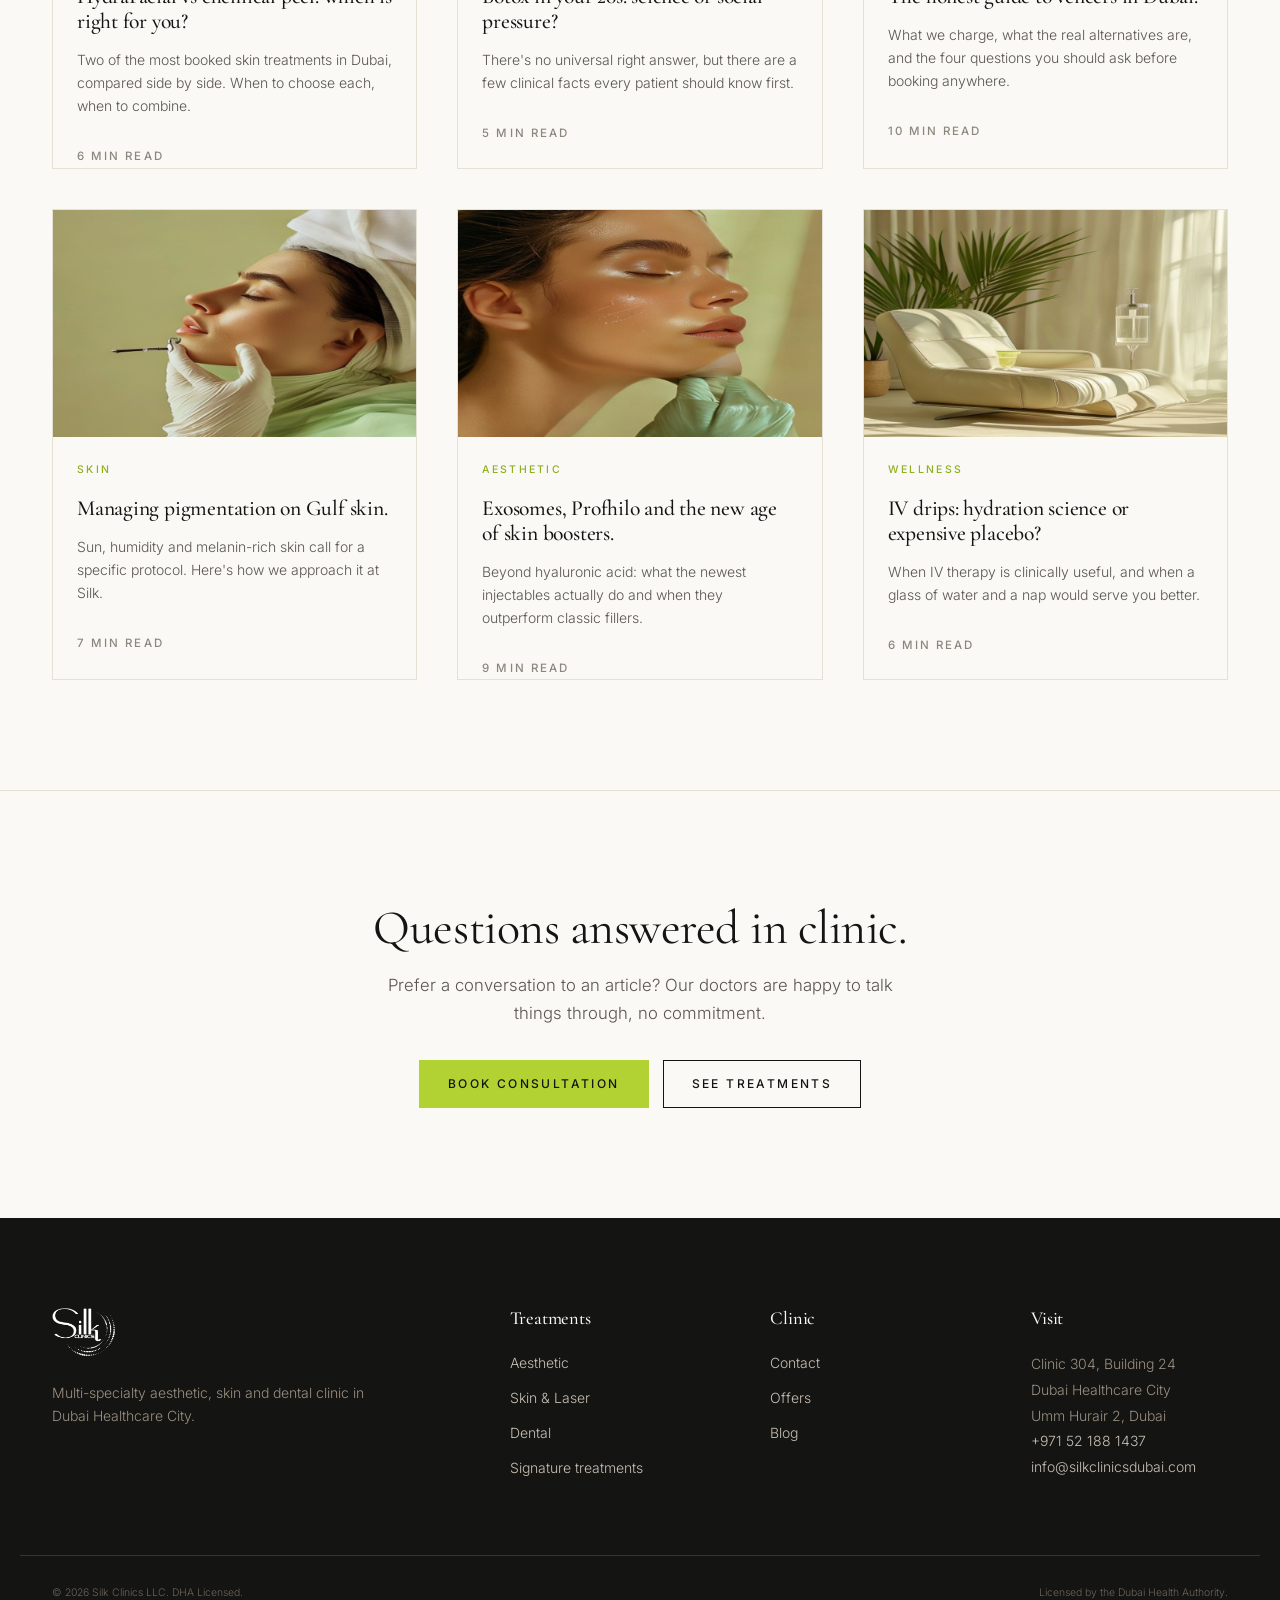
==== commit 9c198d7b: "Add real team photos, generated imagery, and full page visuals - 13 real Silk team and clinic assets" ====
--- a/blog.html
+++ b/blog.html
@@ -17,7 +17,7 @@
 
 <header class="site-header">
   <nav class="nav" aria-label="Primary">
-    <a href="index.html" class="brand">Silk<span class="brand-dot"></span>Clinics</a>
+    <a href="index.html" class="brand"><img src="images/real/Silk-logo-digital-3D.webp" alt="Silk Clinics logo" class="brand-logo"></a>
     <ul class="nav-links">
       <li><a href="index.html">Home</a></li>
       <li><a href="treatments.html">Treatments</a></li>
@@ -49,6 +49,7 @@
 <section class="section block">
   <div class="container">
     <article class="blog-feature">
+      <img src="images/generated/sig-biostim.jpg" alt="PDO collagen threads article" class="blog-feature-image" loading="lazy">
       <div class="blog-feature-body">
         <span class="blog-tag">Featured</span>
         <h2>Collagen threads: the non-surgical lift explained.</h2>
@@ -63,36 +64,42 @@
 
     <div class="blog-grid">
       <article class="blog-card">
+        <img src="images/generated/cat-skin.jpg" alt="HydraFacial vs chemical peel" class="blog-card-image" loading="lazy">
         <span class="blog-tag">Skin</span>
         <h3>HydraFacial vs chemical peel: which is right for you?</h3>
         <p>Two of the most booked skin treatments in Dubai, compared side by side. When to choose each, when to combine.</p>
         <span class="blog-read">6 min read</span>
       </article>
       <article class="blog-card">
+        <img src="images/generated/cat-aesthetic.jpg" alt="Botox in your 20s" class="blog-card-image" loading="lazy">
         <span class="blog-tag">Aesthetic</span>
         <h3>Botox in your 20s: science or social pressure?</h3>
         <p>There's no universal right answer, but there are a few clinical facts every patient should know first.</p>
         <span class="blog-read">5 min read</span>
       </article>
       <article class="blog-card">
+        <img src="images/generated/cat-dental.jpg" alt="Honest guide to veneers" class="blog-card-image" loading="lazy">
         <span class="blog-tag">Dental</span>
         <h3>The honest guide to veneers in Dubai.</h3>
         <p>What we charge, what the real alternatives are, and the four questions you should ask before booking anywhere.</p>
         <span class="blog-read">10 min read</span>
       </article>
       <article class="blog-card">
+        <img src="images/generated/cat-injectables.jpg" alt="Pigmentation on Gulf skin" class="blog-card-image" loading="lazy">
         <span class="blog-tag">Skin</span>
         <h3>Managing pigmentation on Gulf skin.</h3>
         <p>Sun, humidity and melanin-rich skin call for a specific protocol. Here's how we approach it at Silk.</p>
         <span class="blog-read">7 min read</span>
       </article>
       <article class="blog-card">
+        <img src="images/generated/sig-boosters.jpg" alt="Exosomes and Profhilo skin boosters" class="blog-card-image" loading="lazy">
         <span class="blog-tag">Aesthetic</span>
         <h3>Exosomes, Profhilo and the new age of skin boosters.</h3>
         <p>Beyond hyaluronic acid: what the newest injectables actually do and when they outperform classic fillers.</p>
         <span class="blog-read">9 min read</span>
       </article>
       <article class="blog-card">
+        <img src="images/generated/cat-wellness.jpg" alt="IV drips guide" class="blog-card-image" loading="lazy">
         <span class="blog-tag">Wellness</span>
         <h3>IV drips: hydration science or expensive placebo?</h3>
         <p>When IV therapy is clinically useful, and when a glass of water and a nap would serve you better.</p>
@@ -118,7 +125,7 @@
 <footer class="site-footer">
   <div class="container footer-grid">
     <div class="footer-brand">
-      <a href="index.html" class="brand brand-light">Silk<span class="brand-dot"></span>Clinics</a>
+      <a href="index.html" class="brand brand-light"><img src="images/real/Silk-logo-digital-3D.webp" alt="Silk Clinics logo" class="brand-logo brand-logo-dark"></a>
       <p>Multi-specialty aesthetic, skin and dental clinic in Dubai Healthcare City.</p>
     </div>
     <div>
--- a/styles.css
+++ b/styles.css
@@ -1705,3 +1705,229 @@
   .category-nav { gap: 8px; }
   .category-nav a { padding: 6px 10px; font-size: 10.5px; letter-spacing: .15em; }
 }
+
+/* =========================================================
+   v2.1 — Image wiring, team grid, page hero images
+   ========================================================= */
+
+/* Brand logo in header */
+.brand { display: inline-flex; align-items: center; gap: 8px; }
+.brand-logo {
+  height: 44px;
+  width: auto;
+  display: block;
+  object-fit: contain;
+}
+.brand-logo-dark {
+  height: 48px;
+  filter: brightness(0) invert(1);
+}
+
+/* Hero image (homepage) */
+.hero-visual { position: relative; }
+.hero-image {
+  width: 100%;
+  aspect-ratio: 4 / 5;
+  object-fit: cover;
+  border-radius: var(--radius);
+  box-shadow: 0 20px 60px rgba(20, 20, 19, .12);
+}
+
+/* Page hero images (interior pages) */
+.page-hero-image {
+  width: 100%;
+  max-height: 480px;
+  object-fit: cover;
+  border-radius: var(--radius);
+  margin-top: 40px;
+  box-shadow: 0 16px 48px rgba(20, 20, 19, .08);
+}
+
+/* Service cards (homepage) */
+.service-card { overflow: hidden; }
+.service-image {
+  width: 100%;
+  aspect-ratio: 16 / 10;
+  object-fit: cover;
+  margin: -32px -32px 24px -32px;
+  width: calc(100% + 64px);
+}
+
+/* Featured cards (homepage signature treatments) */
+.featured-card { overflow: hidden; padding: 0; }
+.featured-image {
+  width: 100%;
+  aspect-ratio: 4 / 3;
+  object-fit: cover;
+}
+.featured-card .featured-body { padding: 28px 32px 32px; }
+.featured-card h3, .featured-card p, .featured-card .link-arrow { padding: 0; }
+
+/* Treatment category images */
+.category-image {
+  width: 100%;
+  aspect-ratio: 16 / 9;
+  object-fit: cover;
+  border-radius: var(--radius);
+  margin-bottom: 24px;
+}
+
+/* Feature visual (popular-treatments split sections) */
+.feature-visual img {
+  width: 100%;
+  aspect-ratio: 4 / 3;
+  object-fit: cover;
+  border-radius: var(--radius);
+  margin-bottom: 20px;
+}
+.feature-stat-row {
+  display: grid;
+  grid-template-columns: 1fr 1fr;
+  gap: 16px;
+}
+.feature-stat {
+  background: var(--bg-alt);
+  padding: 24px 20px;
+  border-radius: var(--radius);
+  text-align: center;
+}
+.feature-stat.alt {
+  background: var(--accent-tint);
+}
+.feature-stat .stat-value {
+  display: block;
+  font-family: var(--serif);
+  font-size: 2.2rem;
+  color: var(--ink);
+  line-height: 1;
+  margin-bottom: 6px;
+}
+.feature-stat .stat-label {
+  display: block;
+  font-size: 11.5px;
+  letter-spacing: .12em;
+  text-transform: uppercase;
+  color: var(--ink-soft);
+}
+
+/* Blog images */
+.blog-feature { display: grid; grid-template-columns: 1fr 1fr; gap: 0; overflow: hidden; padding: 0; align-items: stretch; }
+.blog-feature-image {
+  width: 100%;
+  height: 100%;
+  min-height: 360px;
+  object-fit: cover;
+}
+.blog-feature-body { padding: 48px 56px; display: flex; flex-direction: column; justify-content: center; }
+.blog-card { overflow: hidden; padding: 0; }
+.blog-card-image {
+  width: 100%;
+  aspect-ratio: 16 / 10;
+  object-fit: cover;
+}
+.blog-card .blog-tag,
+.blog-card h3,
+.blog-card p,
+.blog-card .blog-read {
+  margin-left: 24px;
+  margin-right: 24px;
+}
+.blog-card .blog-tag { margin-top: 24px; }
+.blog-card .blog-read { margin-bottom: 24px; }
+
+/* Team section (homepage) */
+.team {
+  padding-top: 0;
+}
+.team-grid {
+  display: grid;
+  grid-template-columns: repeat(3, 1fr);
+  gap: 32px;
+  margin-top: 48px;
+}
+.team-card {
+  background: var(--white);
+  border: 1px solid var(--line);
+  border-radius: var(--radius);
+  overflow: hidden;
+  transition: transform .3s var(--ease), box-shadow .3s var(--ease);
+}
+.team-card:hover {
+  transform: translateY(-4px);
+  box-shadow: 0 16px 40px rgba(20, 20, 19, .08);
+}
+.team-card img {
+  width: 100%;
+  aspect-ratio: 3 / 4;
+  object-fit: cover;
+  object-position: top center;
+}
+.team-card figcaption {
+  padding: 22px 26px 26px;
+}
+.team-card h4 {
+  font-family: var(--serif);
+  font-size: 1.35rem;
+  font-weight: 500;
+  margin-bottom: 6px;
+}
+.team-card figcaption span {
+  font-size: 11.5px;
+  letter-spacing: .18em;
+  text-transform: uppercase;
+  color: var(--accent-dark);
+  font-weight: 500;
+  display: block;
+}
+
+.team-strip {
+  display: grid;
+  grid-template-columns: repeat(6, 1fr);
+  gap: 12px;
+  margin-top: 56px;
+}
+.team-strip img {
+  width: 100%;
+  aspect-ratio: 1 / 1;
+  object-fit: cover;
+  object-position: top center;
+  border-radius: var(--radius);
+  filter: grayscale(15%);
+  transition: filter .3s var(--ease);
+}
+.team-strip img:hover {
+  filter: grayscale(0%);
+}
+
+/* Clinic showcase (homepage) */
+.clinic-showcase {
+  display: grid;
+  grid-template-columns: 1fr 1fr;
+  gap: 24px;
+  margin-top: 48px;
+}
+.clinic-showcase img {
+  width: 100%;
+  aspect-ratio: 4 / 3;
+  object-fit: cover;
+  border-radius: var(--radius);
+}
+
+/* Responsive */
+@media (max-width: 980px) {
+  .blog-feature { grid-template-columns: 1fr; }
+  .blog-feature-image { min-height: 240px; }
+  .blog-feature-body { padding: 32px 28px; }
+  .team-grid { grid-template-columns: repeat(2, 1fr); gap: 24px; }
+  .team-strip { grid-template-columns: repeat(3, 1fr); }
+  .clinic-showcase { grid-template-columns: 1fr; }
+  .feature-stat-row { grid-template-columns: 1fr 1fr; }
+  .service-image { margin: -24px -24px 20px -24px; width: calc(100% + 48px); }
+}
+@media (max-width: 600px) {
+  .team-grid { grid-template-columns: 1fr; }
+  .team-strip { grid-template-columns: repeat(2, 1fr); }
+  .brand-logo { height: 36px; }
+  .page-hero-image { max-height: 320px; margin-top: 28px; }
+  .feature-stat .stat-value { font-size: 1.7rem; }
+}
